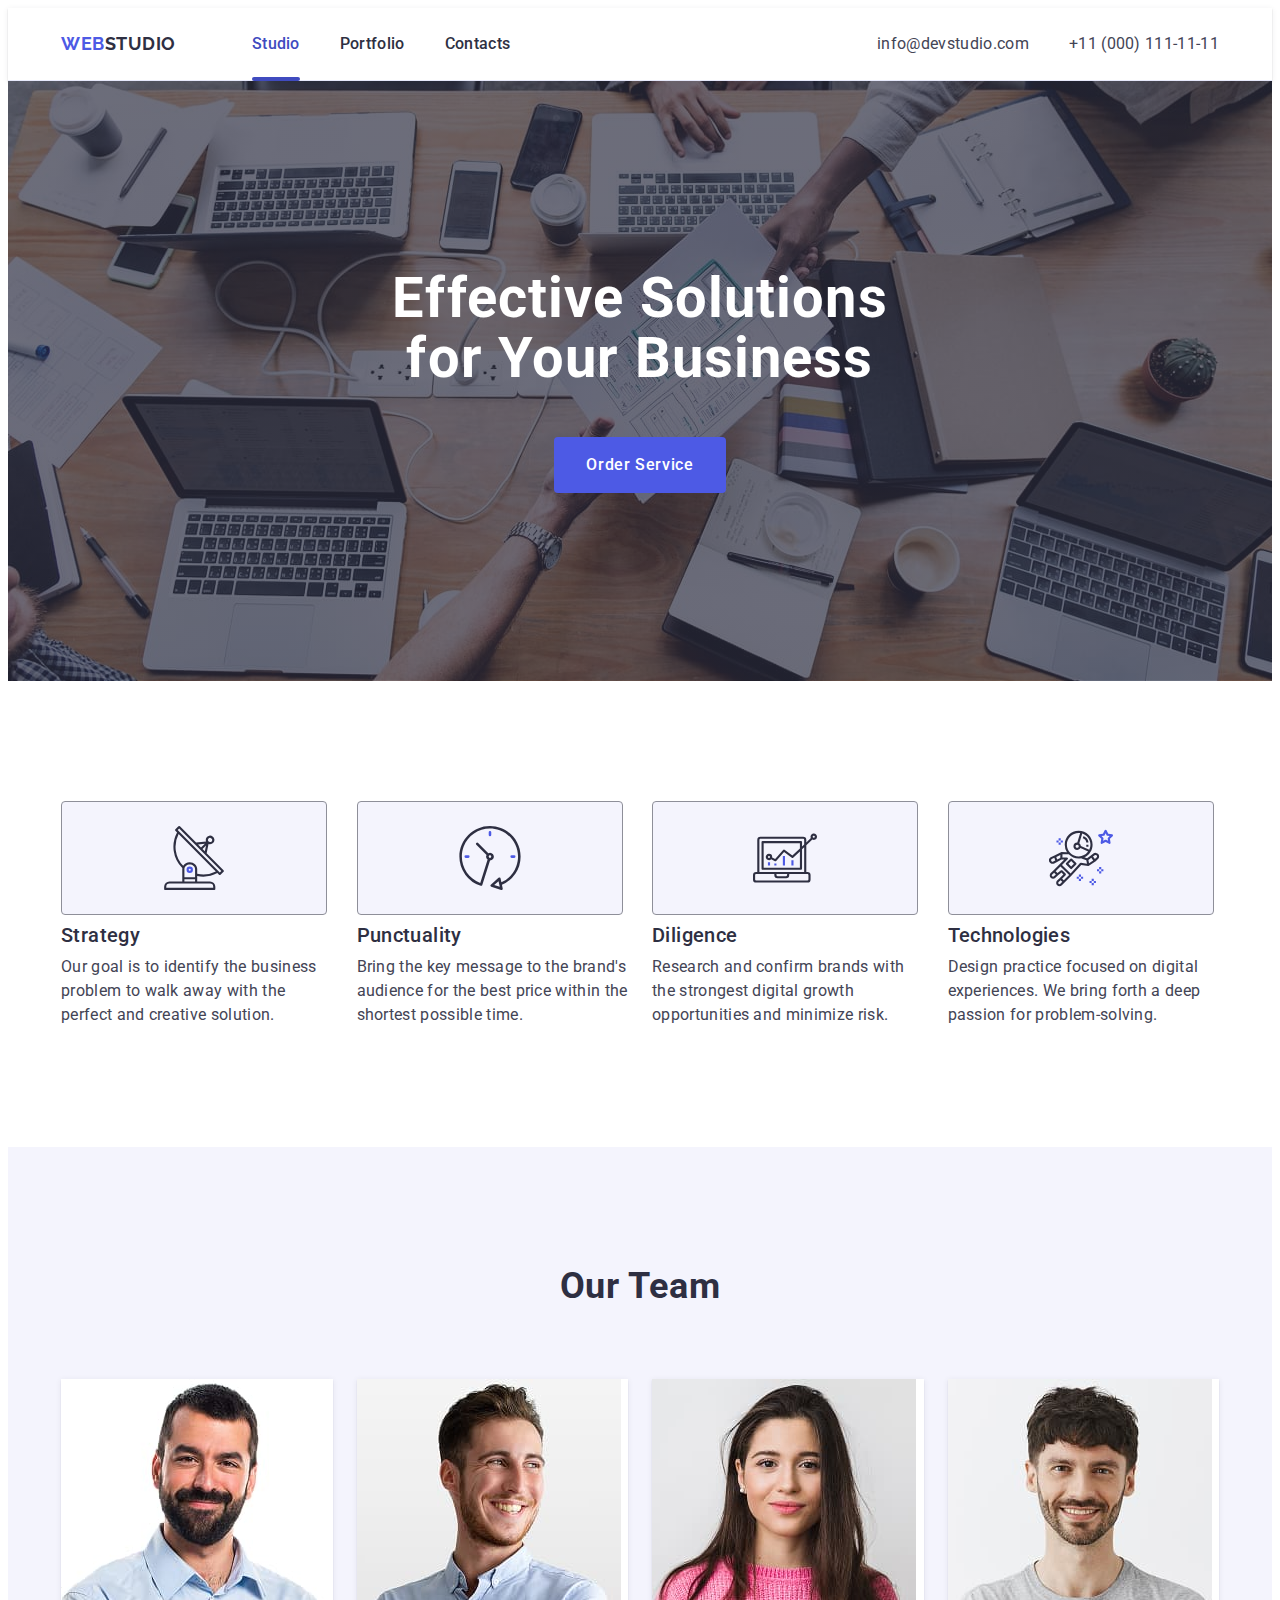
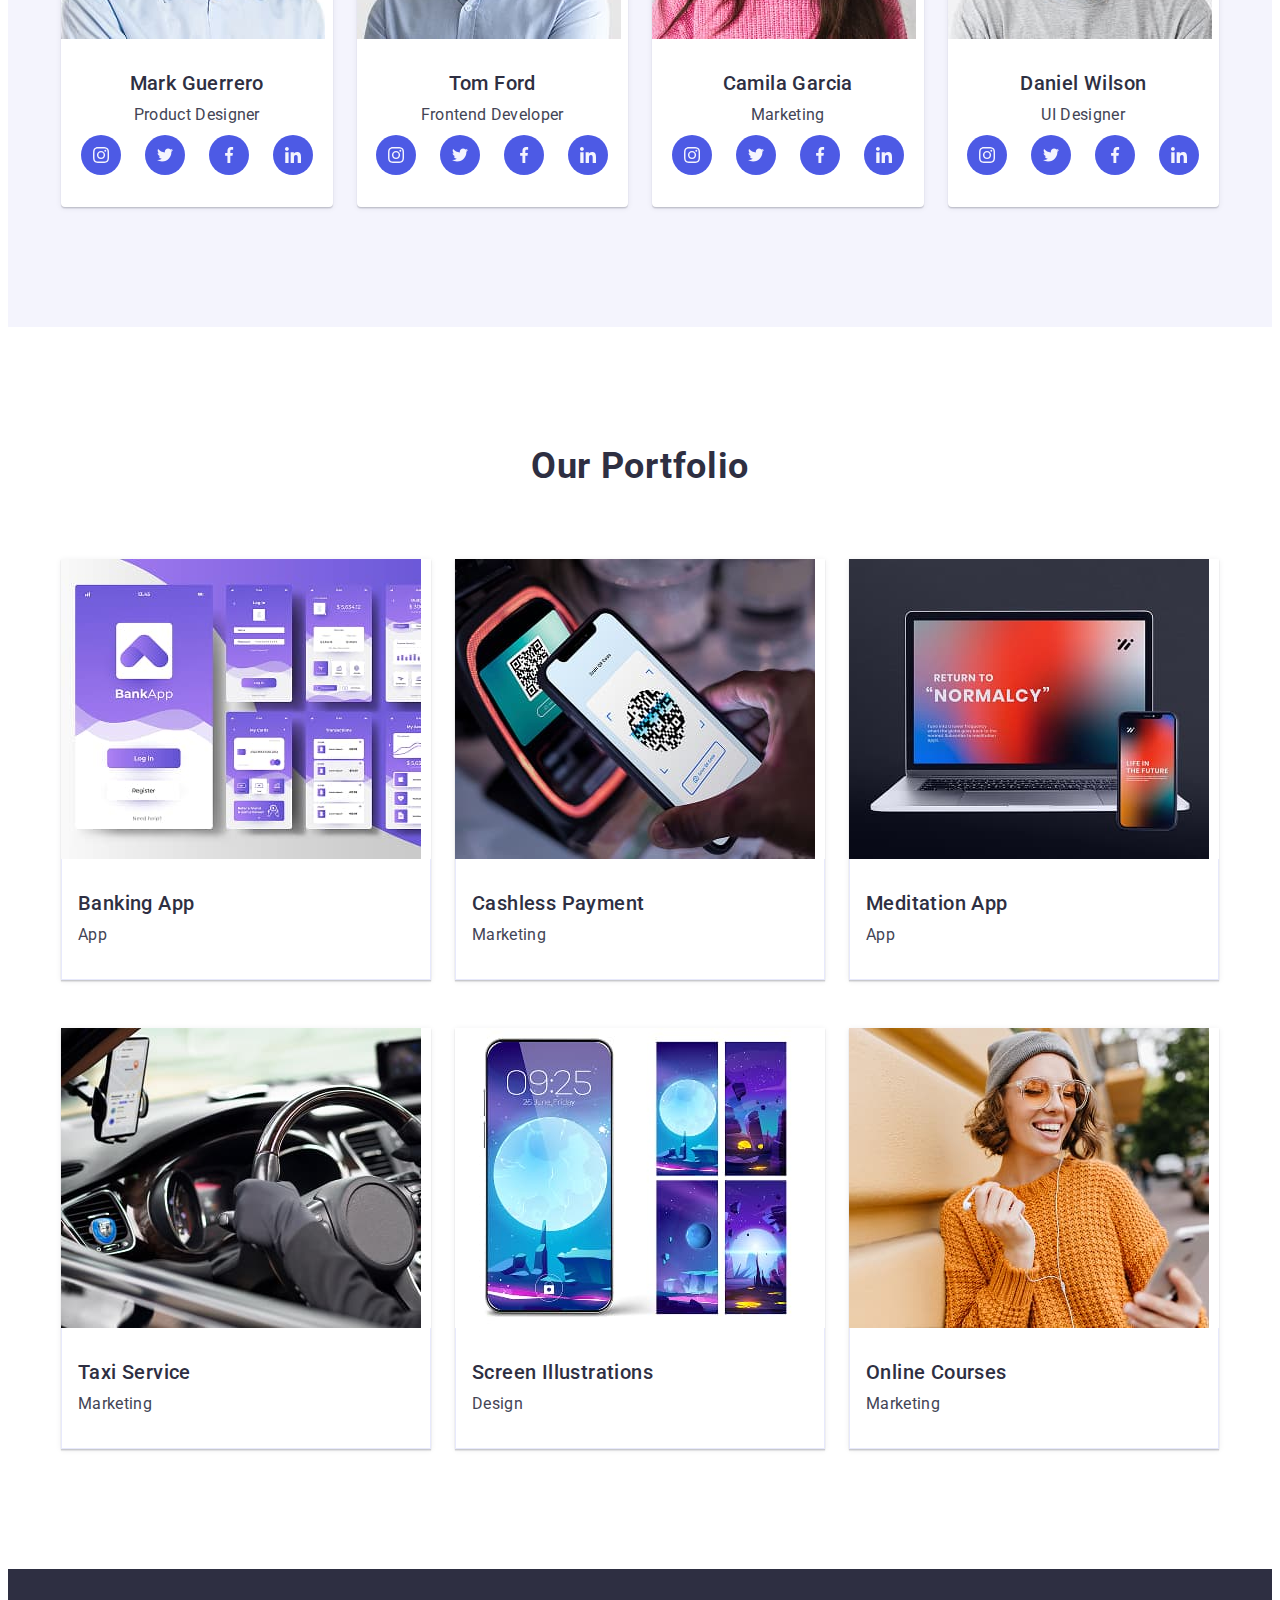
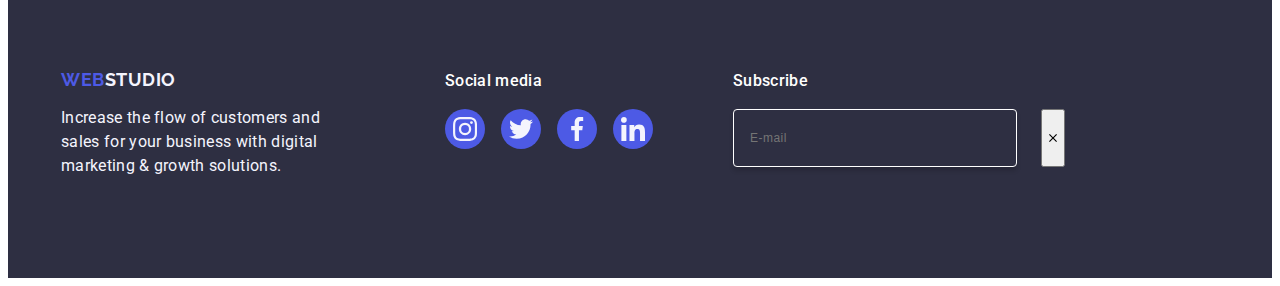
==== index.html @ 24195931 "hw5-footer-form" ====
<!DOCTYPE html>
<html lang="en">

<head>
    <meta charset="UTF-8">
    <meta name="viewport" content="width=device-width, initial-scale=1.0">
    <link rel="stylesheet" href="https://cdnjs.cloudflare.com/ajax/libs/modern-normalize/3.0.1/modern-normalize.min.css"
        integrity="sha512-q6WgHqiHlKyOqslT/lgBgodhd03Wp4BEqKeW6nNtlOY4quzyG3VoQKFrieaCeSnuVseNKRGpGeDU3qPmabCANg=="
        crossorigin="anonymous" referrerpolicy="no-referrer" />
    <link rel="preconnect" href="https://fonts.googleapis.com">
    <link rel="preconnect" href="https://fonts.gstatic.com" crossorigin>
    <link href="https://fonts.googleapis.com/css2?family=Roboto:ital,wght@0,100..900;1,100..900&display=swap"
        rel="stylesheet">
    <link rel="preconnect" href="https://fonts.googleapis.com">
    <link rel="preconnect" href="https://fonts.gstatic.com" crossorigin>
    <link href="https://fonts.googleapis.com/css2?family=Raleway:ital,wght@0,100..900;1,100..900&display=swap"
        rel="stylesheet">
    <link rel="stylesheet" href="./css/styles.css">
    <title>Web Studio</title>
</head>

<body>
    <!-- #region Header -->
    <header class="page-header">
        <div class="container header-container">
            <nav class="nav-header">
                <a class="logo header-logo" href="./index.html">Web<span class="logo-style">Studio</span></a>
                <ul class="nav-header-list">
                    <li class="nav-header-item"><a class="item-nav-link current" href="./index.html">Studio</a></li>
                    <li class="nav-header-item"><a class="item-nav-link" href="">Portfolio</a></li>
                    <li class="nav-header-item"><a class="item-nav-link" href="">Contacts</a></li>
                </ul>
            </nav>
            <!-- Contacts -->
            <address class="address">
                <ul class="address-header">
                    <li class="address-header-item">
                        <a href="mailto:info@devstudio.com" class="item-address-link">info@devstudio.com</a>
                    </li>
                    <li class="address-header-item">
                        <a href="tel:+110001111111" class="item-address-link">+11 (000)
                            111-11-11</a>
                    </li>
                </ul>
            </address>

        </div>

    </header>
    <!-- #endregion Header -->

    <main>
        <!-- #region Section 1 hero -->
        <section class="hero">
            <div class="container">
                <h1 class="hero-title ingredirnts-title">Effective Solutions for Your Business</h1>
                <button type="button" class="hero-btn">Order Service</button>
            </div>
        </section>
        <!-- #endregion Section 1 hero -->

        <!-- #region Section 2 -->
        <section class="advantages section">
            <div class="container">
                <h2 class="visually-hidden">Advantages</h2>
                <ul class="advantages-list">
                    <li class="advantages-list-item">
                        <div class="advantages-icons">

                            <svg class="advantages-svg" width="64" height="64">
                                <use href="./images/icons.svg#icon-antenna-1"></use>
                            </svg>

                        </div>
                        <h3 class="advantages-item-title">Strategy</h3>
                        <p class="advantages-item-text">Our goal is to identify the business problem to walk away
                            with
                            the perfect and creative solution.
                        </p>
                    </li>
                    <li class="advantages-list-item">
                        <div class="advantages-icons">

                            <svg class="advantages-svg" width="64" height="64">
                                <use href="./images/icons.svg#icon-clock-1"></use>
                            </svg>

                        </div>
                        <h3 class="advantages-item-title">Punctuality</h3>
                        <p class="advantages-item-text">Bring the key message to the brand's audience for the best
                            price
                            within the shortest possible
                            time.
                        </p>
                    </li>
                    <li class="advantages-list-item">
                        <div class="advantages-icons">

                            <svg class="advantages-svg" width="64" height="64">
                                <use href="./images/icons.svg#icon-diagram-1"></use>
                            </svg>

                        </div>
                        <h3 class="advantages-item-title">Diligence</h3>
                        <p class="advantages-item-text">Research and confirm brands with the strongest digital
                            growth
                            opportunities and minimize risk.
                        </p>
                    </li>
                    <li class="advantages-list-item">
                        <div class="advantages-icons">

                            <svg class="advantages-svg" width="64" height="64">
                                <use href="./images/icons.svg#icon-astronaut-1"></use>
                            </svg>

                        </div>
                        <h3 class="advantages-item-title">Technologies</h3>
                        <p class="advantages-item-text">
                            Design practice focused on digital experiences. We bring forth a deep passion for
                            problem-solving.
                        </p>
                    </li>
                </ul>
            </div>
        </section>
        <!-- #endregion Section 2 -->

        <!-- #region Section 3 Our Team -->
        <section class="our-team section">
            <div class="container">
                <h2 class="our-team-title">Our Team</h2>
                <ul class="our-team-list">
                    <li class="our-team-list-item">
                        <img class="our-team-item-img" src="./images/mark.jpg" alt="mark_guerrero" width="264">
                        <div class="name-our-team">
                            <h3 class="our-team-item-title">Mark Guerrero</h3>
                            <p class="our-team-list-item-text">Product Designer</p>
                            <ul class="social-list-list">
                                <li class="social-list-item">
                                    <a href="#" class="social-list-link">
                                        <svg class="social-svg" width="16" height="16">
                                            <use href="./images/icons.svg#icon-instagram-2"></use>
                                        </svg>
                                    </a>
                                </li>
                                <li class="social-list-item">
                                    <a href="#" class="social-list-link">
                                        <svg class="social-svg" width="16" height="16">
                                            <use href="./images/icons.svg#icon-twitter-1"></use>
                                        </svg>
                                    </a>
                                </li>
                                <li class="social-list-item">
                                    <a href="#" class="social-list-link">
                                        <svg class="social-svg" width="16" height="16">
                                            <use href="./images/icons.svg#icon-facebook-1"></use>
                                        </svg>
                                    </a>
                                </li>
                                <li class="social-list-item">
                                    <a href="#" class="social-list-link">
                                        <svg class="social-svg" width="16" height="16">
                                            <use href="./images/icons.svg#icon-linkedin-1"></use>
                                        </svg>
                                    </a>
                                </li>
                            </ul>
                        </div>
                    </li>
                    <li class="our-team-list-item">
                        <img class="our-team-item-img" src="./images/tom.jpg" alt="tom_ford" width="264">
                        <div class="name-our-team">
                            <h3 class="our-team-item-title">Tom Ford</h3>
                            <p class="our-team-list-item-text">Frontend Developer</p>
                            <ul class="social-list-list">
                                <li class="social-list-item">
                                    <a href="#" class="social-list-link">
                                        <svg class="social-svg" width="16" height="16">
                                            <use href="./images/icons.svg#icon-instagram-2"></use>
                                        </svg>
                                    </a>
                                </li>
                                <li class="social-list-item">
                                    <a href="#" class="social-list-link">
                                        <svg class="social-svg" width="16" height="16">
                                            <use href="./images/icons.svg#icon-twitter-1"></use>
                                        </svg>
                                    </a>
                                </li>
                                <li class="social-list-item">
                                    <a href="#" class="social-list-link">
                                        <svg class="social-svg" width="16" height="16">
                                            <use href="./images/icons.svg#icon-facebook-1"></use>
                                        </svg>
                                    </a>
                                </li>
                                <li class="social-list-item">
                                    <a href="#" class="social-list-link">
                                        <svg class="social-svg" width="16" height="16">
                                            <use href="./images/icons.svg#icon-linkedin-1"></use>
                                        </svg>
                                    </a>
                                </li>
                            </ul>
                        </div>
                    </li>
                    <li class="our-team-list-item">
                        <img class="our-team-item-img" src="./images/camila.jpg" alt="camila_garcia" width="264">
                        <div class="name-our-team">
                            <h3 class="our-team-item-title">Camila Garcia</h3>
                            <p class="our-team-list-item-text">Marketing</p>
                            <ul class="social-list-list">
                                <li class="social-list-item">
                                    <a href="#" class="social-list-link">
                                        <svg class="social-svg" width="16" height="16">
                                            <use href="./images/icons.svg#icon-instagram-2"></use>
                                        </svg>
                                    </a>
                                </li>
                                <li class="social-list-item">
                                    <a href="#" class="social-list-link">
                                        <svg class="social-svg" width="16" height="16">
                                            <use href="./images/icons.svg#icon-twitter-1"></use>
                                        </svg>
                                    </a>
                                </li>
                                <li class="social-list-item">
                                    <a href="#" class="social-list-link">
                                        <svg class="social-svg" width="16" height="16">
                                            <use href="./images/icons.svg#icon-facebook-1"></use>
                                        </svg>
                                    </a>
                                </li>
                                <li class="social-list-item">
                                    <a href="#" class="social-list-link">
                                        <svg class="social-svg" width="16" height="16">
                                            <use href="./images/icons.svg#icon-linkedin-1"></use>
                                        </svg>
                                    </a>
                                </li>
                            </ul>
                        </div>
                    </li>
                    <li class="our-team-list-item">
                        <img class="our-team-item-img" src="./images/daniel.jpg" alt="daniel_wilson" width="264">
                        <div class="name-our-team">
                            <h3 class="our-team-item-title">Daniel Wilson</h3>
                            <p class="our-team-list-item-text">UI Designer</p>
                            <ul class="social-list-list">
                                <li class="social-list-item">
                                    <a href="#" class="social-list-link">
                                        <svg class="social-svg" width="16" height="16">
                                            <use href="./images/icons.svg#icon-instagram-2"></use>
                                        </svg>
                                    </a>
                                </li>
                                <li class="social-list-item">
                                    <a href="#" class="social-list-link">
                                        <svg class="social-svg" width="16" height="16">
                                            <use href="./images/icons.svg#icon-twitter-1"></use>
                                        </svg>
                                    </a>
                                </li>
                                <li class="social-list-item">
                                    <a href="#" class="social-list-link">
                                        <svg class="social-svg" width="16" height="16">
                                            <use href="./images/icons.svg#icon-facebook-1"></use>
                                        </svg>
                                    </a>
                                </li>
                                <li class="social-list-item">
                                    <a href="#" class="social-list-link">
                                        <svg class="social-svg" width="16" height="16">
                                            <use href="./images/icons.svg#icon-linkedin-1"></use>
                                        </svg>
                                    </a>
                                </li>
                            </ul>
                        </div>
                    </li>
                </ul>
            </div>
        </section>
        <!-- #endregion Section 3 Our Team -->

        <!-- #region Section 4 Our Portfolio -->
        <section class="our-portfolio section">
            <div class="container">
                <h2 class="our-portfolio-title">Our Portfolio</h2>
                <ul class="our-portfolio-list">
                    <li class="our-portfolio-list-item">
                        <div class="card-blok">
                            <img class="our-portfolio-item-img" src="./images/banking.jpg" alt="Banking App"
                                width="360">

                            <p class="overlay">14 Stylish and User-Friendly App Design Concepts · Task Manager App ·
                                Calorie Tracker App · Exotic Fruit Ecommerce App · Cloud Storage App</p>
                        </div>
                        <div class="portfolio-conteiner">
                            <h3 class="our-portfolio-item-title">Banking App</h3>
                            <p class="our-portfolio-item-text">App</p>
                        </div>
                    </li>
                    <li class="our-portfolio-list-item">
                        <div class="card-blok">
                            <img class="our-portfolio-item-img" src="./images/cashless.jpg" alt="Cashless Payment"
                                width="360">

                            <p class="overlay">14 Stylish and User-Friendly App Design Concepts · Task Manager App ·
                                Calorie Tracker App · Exotic Fruit Ecommerce App · Cloud Storage App</p>
                        </div>
                        <div class="portfolio-conteiner">
                            <h3 class="our-portfolio-item-title">Cashless Payment</h3>
                            <p class="our-portfolio-item-text">Marketing</p>
                        </div>
                    </li>
                    <li class="our-portfolio-list-item">
                        <div class="card-blok">
                            <img class="our-portfolio-item-img" src="./images/meditation.jpg" alt="Meditation App"
                                width="360">

                            <p class="overlay">14 Stylish and User-Friendly App Design Concepts · Task Manager App ·
                                Calorie Tracker App · Exotic Fruit Ecommerce App · Cloud Storage App</p>
                        </div>
                        <div class="portfolio-conteiner">
                            <h3 class="our-portfolio-item-title">Meditation App</h3>
                            <p class="our-portfolio-item-text">App</p>
                        </div>
                    </li>
                    <li class="our-portfolio-list-item">
                        <div class="card-blok">
                            <img class="our-portfolio-item-img" src="./images/taxi.jpg" alt="Taxi Service" width="360">

                            <p class="overlay">14 Stylish and User-Friendly App Design Concepts · Task Manager App ·
                                Calorie Tracker App · Exotic Fruit Ecommerce App · Cloud Storage App</p>
                        </div>
                        <div class="portfolio-conteiner">
                            <h3 class="our-portfolio-item-title">Taxi Service</h3>
                            <p class="our-portfolio-item-text">Marketing</p>
                        </div>
                    </li>
                    <li class="our-portfolio-list-item">
                        <div class="card-blok">
                            <img class="our-portfolio-item-img" src="./images/screen.jpg" alt="Screen Illustrations"
                                width="360">

                            <p class="overlay">14 Stylish and User-Friendly App Design Concepts · Task Manager App ·
                                Calorie Tracker App · Exotic Fruit Ecommerce App · Cloud Storage App</p>
                        </div>
                        <div class="portfolio-conteiner">
                            <h3 class="our-portfolio-item-title">Screen Illustrations</h3>
                            <p class="our-portfolio-item-text">Design</p>
                        </div>
                    </li>
                    <li class="our-portfolio-list-item">
                        <div class="card-blok">
                            <img class="our-portfolio-item-img" src="./images/online.jpg" alt="Online Courses"
                                width="360">

                            <p class="overlay">14 Stylish and User-Friendly App Design Concepts · Task Manager App ·
                                Calorie Tracker App · Exotic Fruit Ecommerce App · Cloud Storage App</p>
                        </div>
                        <div class="portfolio-conteiner">
                            <h3 class="our-portfolio-item-title">Online Courses</h3>
                            <p class="our-portfolio-item-text">Marketing</p>
                        </div>
                    </li>
                </ul>
            </div>
        </section>
        <!-- #endregion Section 4 Our Portfolio -->

    </main>

    <!-- #region Footer -->
    <footer class="footer">
        <div class="container footer-container">
            <div class="footer-paragraf">
                <a class="footer-logo" href="./index.html">Web<span class="logo-footer-style">Studio</span></a>
                <p class="footer-text">Increase the flow of customers and sales for your business with digital
                    marketing &
                    growth solutions.</p>
            </div>
            <div class="footer-social">
                <p class="social-text">Social media</p>
                <ul class="social-list-list-footer">
                    <li class="social-item">
                        <a href="#" class="social-footer-link">
                            <svg class="social-svg" width="24" height="24">
                                <use href="./images/icons.svg#icon-instagram-2"></use>
                            </svg>
                        </a>
                    </li>
                    <li class="social-item">
                        <a href="#" class="social-footer-link">
                            <svg class="social-svg" width="24" height="24">
                                <use href="./images/icons.svg#icon-twitter-1"></use>
                            </svg>
                        </a>
                    </li>

                    <li class="social-item">
                        <a href="#" class="social-footer-link">
                            <svg class="social-svg" width="24" height="24">
                                <use href="./images/icons.svg#icon-facebook-1"></use>
                            </svg>
                        </a>
                    </li>
                    <li class="social-item">
                        <a href="#" class="social-footer-link">
                            <svg class="social-svg" width="24" height="24">
                                <use href="./images/icons.svg#icon-linkedin-1"></use>
                            </svg>
                        </a>
                    </li>
                </ul>
            </div>
            <div class="footer-subscribe">
                <p class="subscribe-text">Subscribe</p>
                <form class="footer-form">
                    <label for="" class="footer-form-label">
                    <input class="footer-form-input" required id="user-email" name="user-email"  placeholder="E-mail" 
                    type="email">
                    </label>

                    <button class="footer-btn" type="button">
                        <svg class="footer-btn-icon" width="8" height="8">
                            <use href="./images/icons.svg#icon-dagger" class="footer-btn-use"></use>
                        </svg>
                    </button>
                </form>
            </div>


        </div>
    </footer>
    <!--#endregion Footer -->

    <!-- #region Backdrop -->
    <div class="backdrop">
        <div class="modal">
            <button class="close-btn" type="button">
                <svg class="close-btn-icon" width="8" height="8">
                    <use href="./images/icons.svg#icon-dagger" class="close-btn-use"></use>
                </svg>
            </button>
            <p class="modal-text">Leave your contacts and we will call you back</p>
            <form class="modal-form">
                <div class="modal-blok">
                    <label class="modal-form-lab" for="user-name">Name</label>
                    <div class="modal-form-input-cont">
                        <input class="modal-form-input" required id="user-name" name="user-name" placeholder=" "
                            type="text">
                        <svg class="model-form-icons" width="18" height="24">
                            <use href="./images/icons.svg#icon-person"></use>
                        </svg>
                    </div>
                </div>
                <div class="modal-blok">
                    <label class="modal-form-lab" for="user-phone">Phone</label>
                    <div class="modal-form-input-cont">
                        <input class="modal-form-input" required id="user-phone" name="user-phone" placeholder=" "
                            type="tel">
                        <svg class="model-form-icons" width="18" height="24">
                            <use href="./images/icons.svg#icon-phone"></use>
                        </svg>
                    </div>
                </div>
                <div class="modal-blok">
                    <label class="modal-form-lab" for="user-email">Email</label>
                    <div class="modal-form-input-cont">
                        <input class="modal-form-input" required id="user-email" name="user-email" placeholder=" "
                            type="email">
                        <svg class="model-form-icons" width="18" height="24">
                            <use href="./images/icons.svg#icon-email"></use>
                        </svg>
                    </div>
                </div>
                <div class="modal-blok-textarea">
                    <label class="modal-form-lab" for="user-comment">Comment</label>
                    <textarea class="modal-textarea" id="user-comment" name="user-comment"
                        placeholder="Text input"></textarea>
                </div>
                <div class="modal-form-cont-checkbox">
                    <input name="user-privacy" type="checkbox" class="checkbox visually-hidden" id="user-privacy"
                        value="true">
                    <label class="label-checkbox" for="user-privacy"><span class="custom-checkbox">
                            <svg width="10" height="8">
                                <use href="./images/icons.svg#icon-check-mark"></use>
                            </svg>
                        </span>I accept the terms and conditions of the <a href="#" class="modal-label-checkbox">Privacy
                            Policy</a></label>
                </div>
                <button type="submit" class="modal-btn">Send</button>
            </form>
        </div>
    </div>
    <!-- #endregion Backdrop -->
</body>

</html>
---- css/styles.css ----
body {
    font-family: "Roboto", sans-serif;
    font-weight: 500;
    font-size: 14px;
    line-height: 1.4;
    background: #ffffff;
    color: #434455;
}

a {
    text-decoration: none;
    color: #2E2F42;
}

p, h1, h2, h3, h4, h5, h6 {
    margin: 0;
}

ul, ol {
    list-style-type: none;
    margin: 0;
    padding-left: 0;
}

button {
    cursor: pointer;
    font-family: "Roboto", sans-serif;
}
.container {
    width: 1158px;
    padding: 0 15px;
    margin: 0 auto;
}
.section {
    padding-top: 120px;
    padding-bottom: 120px;
}
/* #region header */

.page-header {
    border-bottom: 1px solid #e7e9fc; 
    box-shadow: 0px 2px 1px rgba(46, 47, 66, 0.08), 
    0px 1px 1px rgba(46, 47, 66, 0.16), 
    0px 1px 6px rgba(46, 47, 66, 0.08); 
}
.nav-header {
    display: flex;
    align-items: center;
}


.logo {
    font-family: "Raleway", sans-serif;
    font-weight: 700;
    font-size: 18px;
    line-height: 1.17;
    letter-spacing: 0.03em;
    text-transform: uppercase;
    color: #4d5ae5; 
 }
 
.header-logo {     
    margin-right: 76px;
 }

.header-container {
    display: flex;
    justify-content: space-between;
    align-items: center;    
}

.logo-style {
    display: inline-block;
    color: #2e2f42;
    padding-top: 24px;
    padding-bottom: 24px;
}
.nav-header-list {
    display: flex;
    gap: 40px;
}
.nav-header-item {
}
.item-nav-link {
    display: inline-block;
    padding: 24px 0;
    font-weight: 500;
    font-size: 16px;
    line-height: 1.50;
    letter-spacing: 0.02em; 
    transition: color 250ms cubic-bezier(0.4, 0, 0.2, 1);  
}

.item-nav-link:hover, 
.item-nav-link:focus {color: #404BBF;
}

.current {
    color: #404bbf;
    position:relative;
}

.current::after {
    content: "";
    position: absolute;
    left: 0;
    bottom: -1px;
    width: 100%;
    height: 4px;
    border-radius: 2px;
    background-color: #404bbf;
}
.address {
    font-style: normal;
}
.address-header{
    display: flex;
    align-items: center;
    gap: 40px;
    padding-top: 24px;
    padding-bottom: 24px;    
}

.address-header-item {
    margin-left: auto; 
    
}

.item-address-link {
    position: relative;
    font-style: normal;
    font-weight: 400;
    font-size: 16px;
    line-height: 1.5;
    letter-spacing: 0.02em;
    color: #434455;
    transition: color 250ms cubic-bezier(0.4, 0, 0.2, 1);  
}
.item-address-link:hover, 
.item-address-link:focus {
    color: #404BBF;
}




/* #endregion header */

/* #region hero */
.hero {
    max-width: 1440px;
    margin: 0 auto;
    background-color: #2e2f42;
    padding: 188px 0;
    background-image: linear-gradient(rgba(46, 47, 66, 0.7), 
    rgba(46, 47, 66, 0.7)), url(../images/people-office.jpg);
    background-repeat: no-repeat;
    background-position: center;
    background-size: cover;
  
   
}

.hero-content{}

.hero-title {
    font-weight: 700;
    font-size: 56px;
    line-height: 1.07;
    letter-spacing: 0.02em;
    text-align: center;
    color: #fff;
}

.ingredirnts-title{
    max-width: 496px;
    margin: 0 auto;
    margin-bottom: 48px;
}
.hero-btn {
    display: block;
    border: none;
    transition: background-color 250ms cubic-bezier(0.4, 0, 0.2, 1);
    min-width: 169px;
    height: 56px;
    margin: 48px auto 0;
    font-weight: 500;
    font-size: 16px;
    line-height: 1.5;
    letter-spacing: 0.04em;
    color: #fff;
    background-color: #4d5ae5;
    padding: 16px 32px;
    border-radius: 4px;
       
}
.hero-btn:hover,
.hero-btn:focus {
    background-color: #404bbf;
}
/* #endregion hero */

/* #region advantages */
.advantages {
    background-color: #fff;
}


.visually-hidden {
    position: absolute;
    width: 1px;
    height: 1px;
    margin: -1px;
    border: 0;
    padding: 0;
    white-space: nowrap;
    clip-path: inset(100%);
    clip: rect(0 0 0 0);
    overflow: hidden;
}
.advantages-title {
    font-weight: 700;
    font-size: 36px;
    line-height: 1.1;
    letter-spacing: 0.02em;
    text-align: center;
    color: #2e2f42;
}
.advantages-list {
    display: flex;
    gap: 24px;
   
}
.advantages-list-item {
    width: calc((100% - 24px * 3) / 4);
}

.advantages-icons {
    display: flex;
    align-items: center;
    justify-content: center;
    border: 1px solid;
    border-radius: 4px;
    width: 264px;
    height: 112px;
    border-color: #8e8f99;
    background-color: #f4f4fd;
    margin-bottom: 8px;
    

}

.advantages-svg {}
.advantages-item-title {
    font-weight: 500;
    font-size: 20px;
    line-height: 1.2;
    letter-spacing: 0.02em;
    color: #2e2f42;
    margin-bottom: 8px; 
}
.advantages-item-text {
    font-weight: 400;
    font-size: 16px;
    line-height: 1.5;
    letter-spacing: 0.02em;
    color: #434455;
    
}
/* #endregion advantages */

/* #region our team */
.our-team {
    background-color: #f4f4fd; 
}
.our-team-title {
    
    text-transform: capitalize;
    font-weight: 700;
    font-size: 36px;
    line-height: 1.11;
    letter-spacing: 0.02em;
    text-align: center;
    color: #2e2f42;  
    margin-bottom: 72px;
}

.our-team-list {
    display: flex;    
    gap: 24px;
}
.our-team-list-item {
    background-color: #FFFFFF;
    width: calc((100% - 24px * 3) / 4);
    border-radius: 0px 0px 4px 4px;
    box-shadow: 0px 2px 1px rgba(46, 47, 66, 0.08), 
    0px 1px 1px rgba(46, 47, 66, 0.16), 
    0px 1px 6px rgba(46, 47, 66, 0.08); 
}
.our-team-item-img {
    display: block;
    }
.name-our-team{
    padding: 32px 0;
}
.our-team-item-title {
    font-weight: 500;
    font-size: 20px;
    line-height: 1.2;
    letter-spacing: 0.02em;
    text-align: center;
    color: #2e2f42;
    margin-bottom: 8px;
}
.our-team-list-item-text {
    font-weight: 400;
    font-size: 16px;
    line-height: 1.5;
    letter-spacing: 0.02em;
    text-align: center;
    color: #434455;
   
}
.social-list-list{
    display: flex;
    align-items: center;
    justify-content: center;
    gap: 24px; 
    margin: 0 auto;  
    margin-top: 8px;
    transition: color 250ms cubic-bezier(0.4, 0, 0.2, 1);
}
.social-list-link {
    display: flex;
    align-items: center;
    justify-content: center;
    width: 40px;
    height: 40px;
    border-radius: 50%;
    background-color: #4d5ae5;
    fill: #f4f4fd;
    transition: background-color 250ms cubic-bezier(0.4, 0, 0.2, 1);
}

.social-svg {
}
.social-list-link:hover,
.social-list-link:focus{
    background-color: #404bbf;
}
    



/* #endregion our team */

/* #region our portfolio */
.our-portfolio {
    background-color: #fff;
}
.portfolio-conteiner {
    padding: 32px 16px;
    border: 1px solid #e7e9fc;
    border-top: none;
}
.our-portfolio-title {
    
    margin-bottom: 72px;
    text-transform: capitalize;
    font-weight: 700;
    font-size: 36px;
    line-height: 1.11;
    letter-spacing: 0.02em;
    text-align: center;
    color: #2e2f42;
    
}
.our-portfolio-list {
    display: flex;
    flex-wrap: wrap;
    margin: 0 auto;
    column-gap: 24px;
    row-gap: 48px;
    
    
}
.our-portfolio-list-item {    
    background-color: #FFFFFF;
    width: calc((100% - 24px * 2) / 3);
    transition: box-shadow 250ms cubic-bezier(0.4, 0, 0.2, 1);
}   
.our-portfolio-list-item:hover,
.our-portfolio-list-item {box-shadow: 0px 1px 6px rgba(46, 47, 66, 0.08), 
    0px 1px 1px rgba(46, 47, 66, 0.16), 
    0px 2px 1px rgba(46, 47, 66, 0.08);
}

.our-portfolio-item-img {
    display: block;        
}

.card-blok {
    position: relative;
    overflow: hidden;
}

.overlay {
    position: absolute;
    padding: 40px 32px;
    transition: transform 250ms cubic-bezier(0.4, 0, 0.2, 1);
    top: 0;
    left: 0;
    width: 100%;
    height: 100%;
    font-weight: 400;
    font-size: 16px;
    line-height: 150%;
    letter-spacing: 0.02em;    
    transform: translateY(100%);
    background-color: #4d5ae5;
    color: #f4f4fd;
    
}

.card-blok:hover .overlay {
    opacity: 1;
    transform: translateY(0);
    transition: transform 250ms cubic-bezier(0.4, 0, 0.2, 1), opacity 250ms cubic-bezier(0.4, 0, 0.2, 1);
}

.our-portfolio-item-title {
    margin-bottom: 8px;
    font-weight: 500;
    font-size: 20px;
    line-height: 1.2;
    letter-spacing: 0.02em;
    color: #2e2f42;
}
.our-portfolio-item-text {
    font-weight: 400;
    font-size: 16px;
    line-height: 1.5;
    letter-spacing: 0.02em;
    color: #434455;
}


/* #endregion our portfolio */

/* #region footer */
.footer {
    background-color: #2e2f42;
    padding-top: 100px;
    padding-bottom: 100px;
}

.footer-container {
    display: flex;
    align-items: baseline;
}

.footer-logo {
    display: inline-block;
    font-family: "Raleway", sans-serif;
    font-weight: 700;
    font-size: 18px;
    line-height: 1.17;
    letter-spacing: 0.03em;
    text-transform: uppercase;
    color: #4D5AE5; 
    margin-bottom: 16px;
    max-width: 264px;
    
}

.logo-footer-style {
    color: #f4f4fd;
}

.footer-list {
    display: flex;
    
}
.footer-item {}

.footer-text {
    font-weight: 400;
    font-size: 16px;
    line-height: 1.5;
    letter-spacing: 0.02em;
    color: #f4f4fd;
    
    width: 264px;   
}
.social-text {
    font-weight: 500;
    font-size: 16px;
    line-height: 1.5;
    letter-spacing: 0.02em;
    color: #FFFFFF;
    margin-bottom: 16px;
}
.footer-paragraf {
    margin-right: 120px;
}
.social-footer-link {
    display: flex;
    align-items: center;
    justify-content: center;
    width: 40px;
    height: 40px;
    border-radius: 50%;
    background-color: #4d5ae5;
    fill: #f4f4fd;
    transition: background-color 250ms 
    cubic-bezier(0.4, 0, 0.2, 1);
}

.social-list-list-footer {
    display: flex;
    align-items: center;
    justify-content: center;
    gap: 16px; 
    margin: 0 auto;  
    margin-top: 8px;
    transition: color 250ms cubic-bezier(0.4, 0, 0.2, 1);
}
.social-footer-link:hover,
.social-footer-link:focus {
    background-color: #31d0aa;
}

.footer-subscribe{
    margin-left: 80px;
}

.subscribe-text{
    font-weight: 500;
    font-size: 16px;
    
    /* line-height: 24px; */ 
    line-height: 1.5;
    letter-spacing: 0.02em;
    color: #fff;
    margin-bottom: 16px;
}

.footer-form{
    display: flex;
    gap: 24px;   
}
.footer-form-label{}

.footer-form-input{
    border: 1px solid #fff;
    border-radius: 4px;
    width: 264px;
    height: 40px; 
    box-shadow: 0 4px 4px 0 rgba(0, 0, 0, 0.15);
    font-weight: 400;
    font-size: 12px;
    background-color: transparent;
    line-height: 2;
    letter-spacing: 0.04em;
    color: #fff;     
    padding-top: 8px;
    padding-bottom: 8px;
    padding-left: 16px;
}
    


/* #endregion footer */

/* #region backdrop */
.backdrop {
    position: fixed;
    top: 0;
    left: 0;
    width: 100%;
    height: 100%;
    background-color: rgba(46, 47, 66, 0.4);
    z-index: 9999999;
    visibility: hidden;
    opacity: 0;
    pointer-events: none;    
    transition: opacity 250ms cubic-bezier(0.4, 0, 0.2, 1), visibility 250ms cubic-bezier(0.4, 0, 0.2, 1);
}


.is-open{
    visibility: visible;
    opacity: 1;
    pointer-events: auto;
    transition: transform 250ms cubic-bezier(0.4, 0, 0.2, 1);
}

.modal {
    border-radius: 4px;
    min-height: 584px;
    width: 408px;
    background-color: #fcfcfc;
    padding: 72px 24px 24px;
    position: absolute;
    top: 50%;
    left: 50%;
    box-shadow: 0px 1px 1px rgba(0, 0, 0, 0.14), 
    0px 1px 3px rgba(0, 0, 0, 0.12), 
    0px 2px 1px rgba(0, 0, 0, 0.2);
    transform: translate(-50%, -50%);
    transition: opacity 250ms cubic-bezier(0.4, 0, 0.2, 1), visibility 250ms cubic-bezier(0.4, 0, 0.2, 1); 
}
/* #region Batton */
.close-btn {
    display: flex;
    align-items: center;
    justify-content: center;
    position: absolute;
    top: 24px;
    right: 24px;
    width: 24px;
    height: 24px;
    padding: 0;
    border: 0;
    line-height: 0;
    fill: #2e2f42;
    transition: fill 250ms cubic-bezier(0.4, 0, 0.2, 1);
    background-color: transparent;
    border-radius: 50%;
    background-color: #e7e9fc;
    border: 1px solid rgba(0, 0, 0, 0.1);
    transition: background-color 250ms cubic-bezier(0.4, 0, 0.2, 1), 
    border 250ms cubic-bezier(0.4, 0, 0.2, 1);
}

.close-btn:focus,
.close-btn:hover {
    background-color: #404bbf;
    transition: background-color 250ms cubic-bezier(0.4, 0, 0.2, 1);
    transition: fill 250ms cubic-bezier(0.4, 0, 0.2, 1);
    fill: #fff;
    border: none;
}
.close-btn-icon {
    transition: fill 250ms cubic-bezier(0.4, 0, 0.2, 1); 
    
}

.close-btn-icon:focus,
.close-btn-icon:hover {
    border: none;
    fill: #fff;
    transition: fill 250ms cubic-bezier(0.4, 0, 0.2, 1);
}

.close-btn-use {
    width: 8px;
    height: 8px;
    display: flex;
    justify-content: center;
    align-items: center;
}

/* #endregion Batton */

/* #region form */
.modal-text{
    font-weight: 500;
    font-size: 16px;
    line-height: 1.5;
    letter-spacing: 0.02em;
    text-align: center;
    color: #2e2f42;
    margin-bottom: 16px;
}

.modal-form {
}

.modal-blok {
    margin-bottom: 8px;
}

.modal-form-lab {
    display: block;
    font-weight: 400;
    font-size: 12px;    
    /* line-height: 14px; */ 
    line-height: 1.17;
    letter-spacing: 0.04em;
    color: #8e8f99;
    margin-bottom: 4px;
    
}

.modal-form-cont-checkbox {
    /* margin-bottom: 24px; */
}

.modal-form-input-cont {
    position: relative;
}
.modal-form-input {
    border: 1px solid rgba(46, 47, 66, 0.4);
    border-radius: 4px;
    width: 100%;
    height: 40px;
    padding-left: 38px;
    outline: transparent;
    background-color: transparent;
    transition: border-color 250ms cubic-bezier(0.4, 0, 0.2, 1);
}

.modal-form-input:focus {
    border: 1px solid #4d5ae5;
}

.modal-form-input::placeholder{
    font-weight: 400;
    font-size: 12px;
    margin-left: 38px;
    
    /* line-height: 14px; */ 
    line-height: 1.16667;
    letter-spacing: 0.04em;
    color: rgba(46, 47, 66, 0.4);
}

.model-form-icons {    
    position: absolute;
    top: 50%;
    left: 16px;
    transform: translateY(-50%);
    fill: transparent;
    transition: fill 250ms cubic-bezier(0.4, 0, 0.2, 1);
    fill: #2e2f42;
}

.modal-form-input:focus + .model-form-icons {
    fill: #4d5ae5;
}


.modal-blok-textarea{
    margin-bottom: 16px;
}
.modal-textarea{
    font-size: 12px; 
    line-height: 1.17;
    letter-spacing: 0.04em;
    color: rgba(46, 47, 66, 0.4);
    border: 1px solid rgba(46, 47, 66, 0.4);
    border-radius: 4px;
    width: 360px;
    height: 120px;    
    outline: transparent;
    background-color: transparent;
    padding: 8px 16px;
    resize: none;
    transition: border-color 250ms cubic-bezier(0.4, 0, 0.2, 1);

}

.modal-textarea:focus {
    border: 1px solid #4d5ae5;
}

.modal-form-cont-checkbox{
    margin-bottom: 24px;
}

.custom-checkbox{
    border-radius: 2px;
    border: 1px solid rgba(46, 47, 66, 0.4);
    width: 16px;
    height: 16px;
    display: inline-flex;
    justify-content: center;
    align-items: center;
    margin-right: 8px;
    fill: transparent;
    transition: background-color 250ms cubic-bezier(0.4, 0, 0.2, 1), 
    border 250ms cubic-bezier(0.4, 0, 0.2, 1), 
    fill 250ms cubic-bezier(0.4, 0, 0.2, 1);
}

.checkbox:checked + .label-checkbox .custom-checkbox{
    background-color: #404bbf;
    border: 1px solid #404bbf;
    fill: #f4f4fd;
    border: none;
}

.checkbox{}

.modal-label-checkbox{}

.label-checkbox{
    cursor: pointer;
    font-weight: 400;
font-size: 12px;

/* line-height: 14px; */ 
line-height: 1.17;
letter-spacing: 0.04em;
color: #8e8f99;
}

.label-checkbox a {
    text-decoration: underline;
    color: #4d5ae5;
}

.modal-btn {
    display: block;
    border: none;
    transition: background-color 250ms cubic-bezier(0.4, 0, 0.2, 1);
    min-width: 169px;
    height: 56px;
    margin: 24px auto 24px;
    font-weight: 500;
    font-size: 16px;
    line-height: 1.5;
    letter-spacing: 0.04em;
    color: #fff;
    background-color: #4d5ae5;
    padding: 16px 32px;
    border-radius: 4px;
}

.modal-btn:hover,
.modal-btn:focus {
    background-color: #404bbf;
}
/* #endregion form */

/* #endregion backdrop */
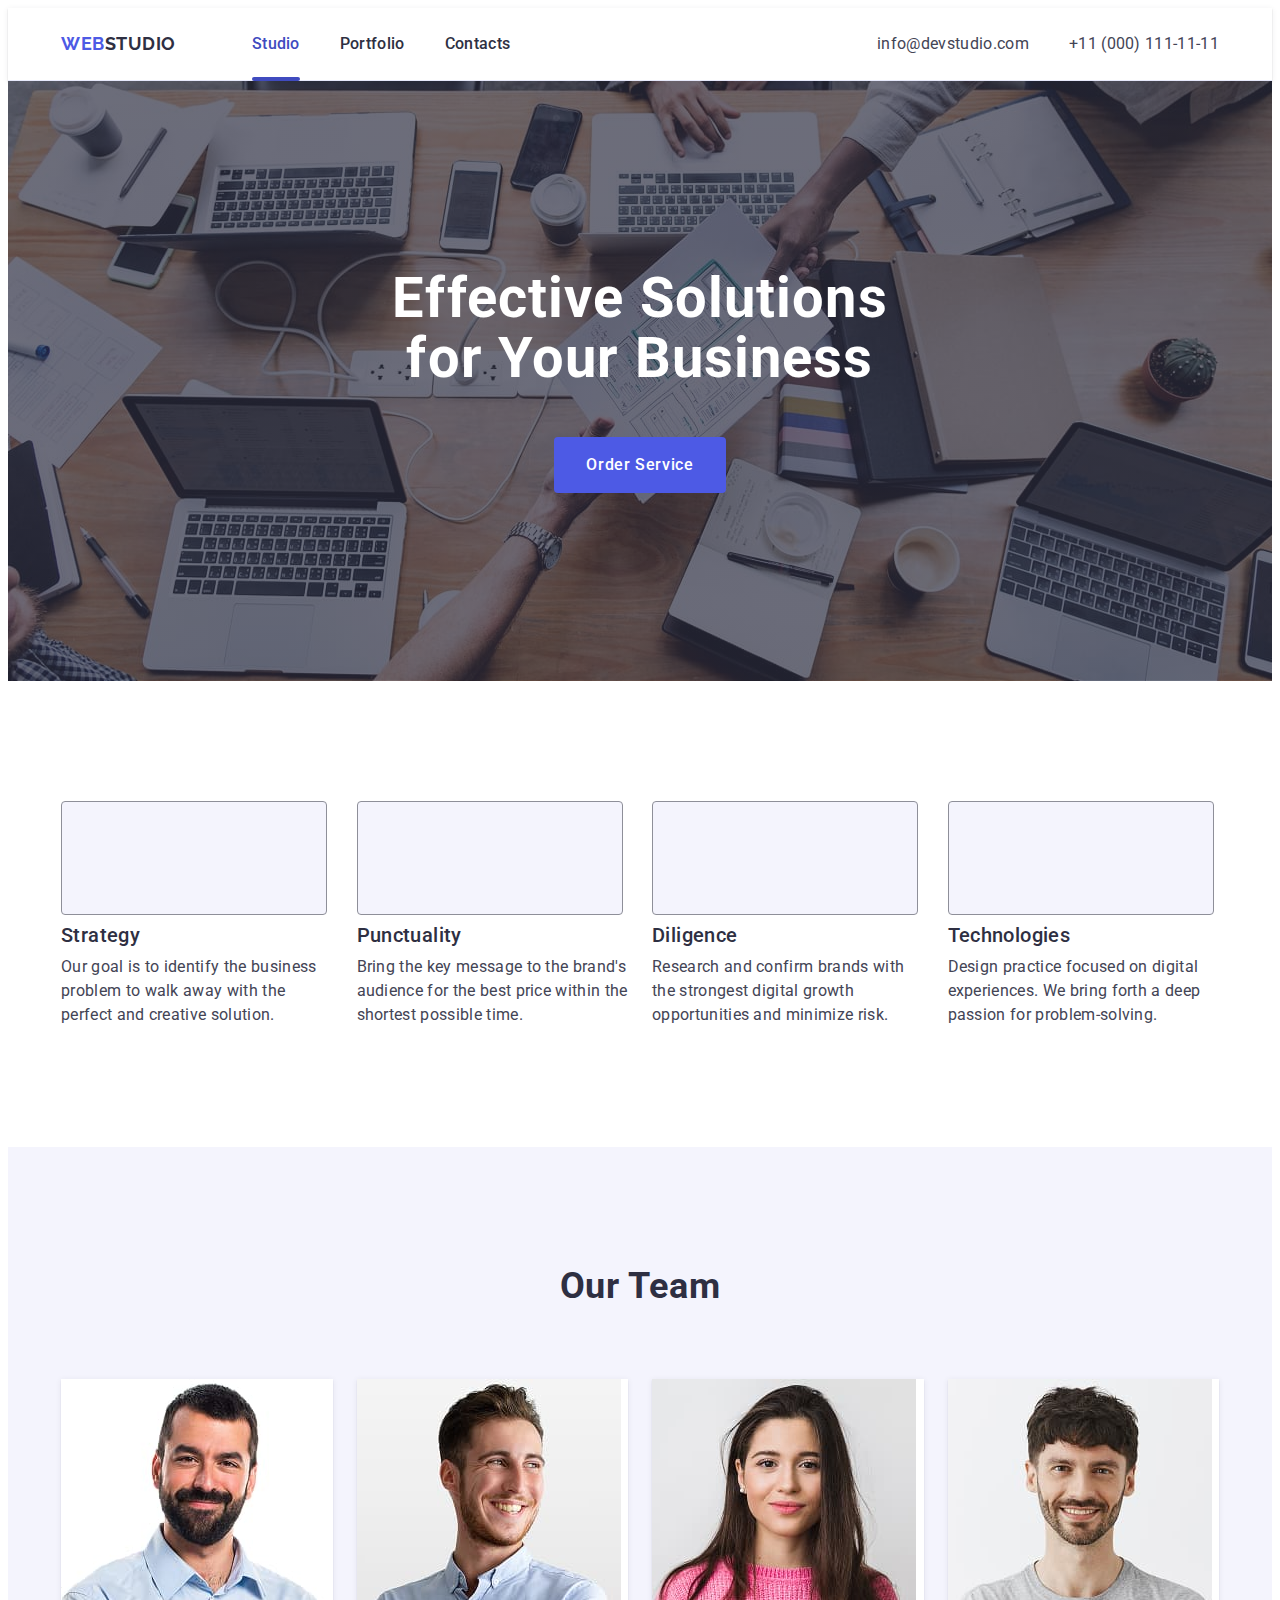
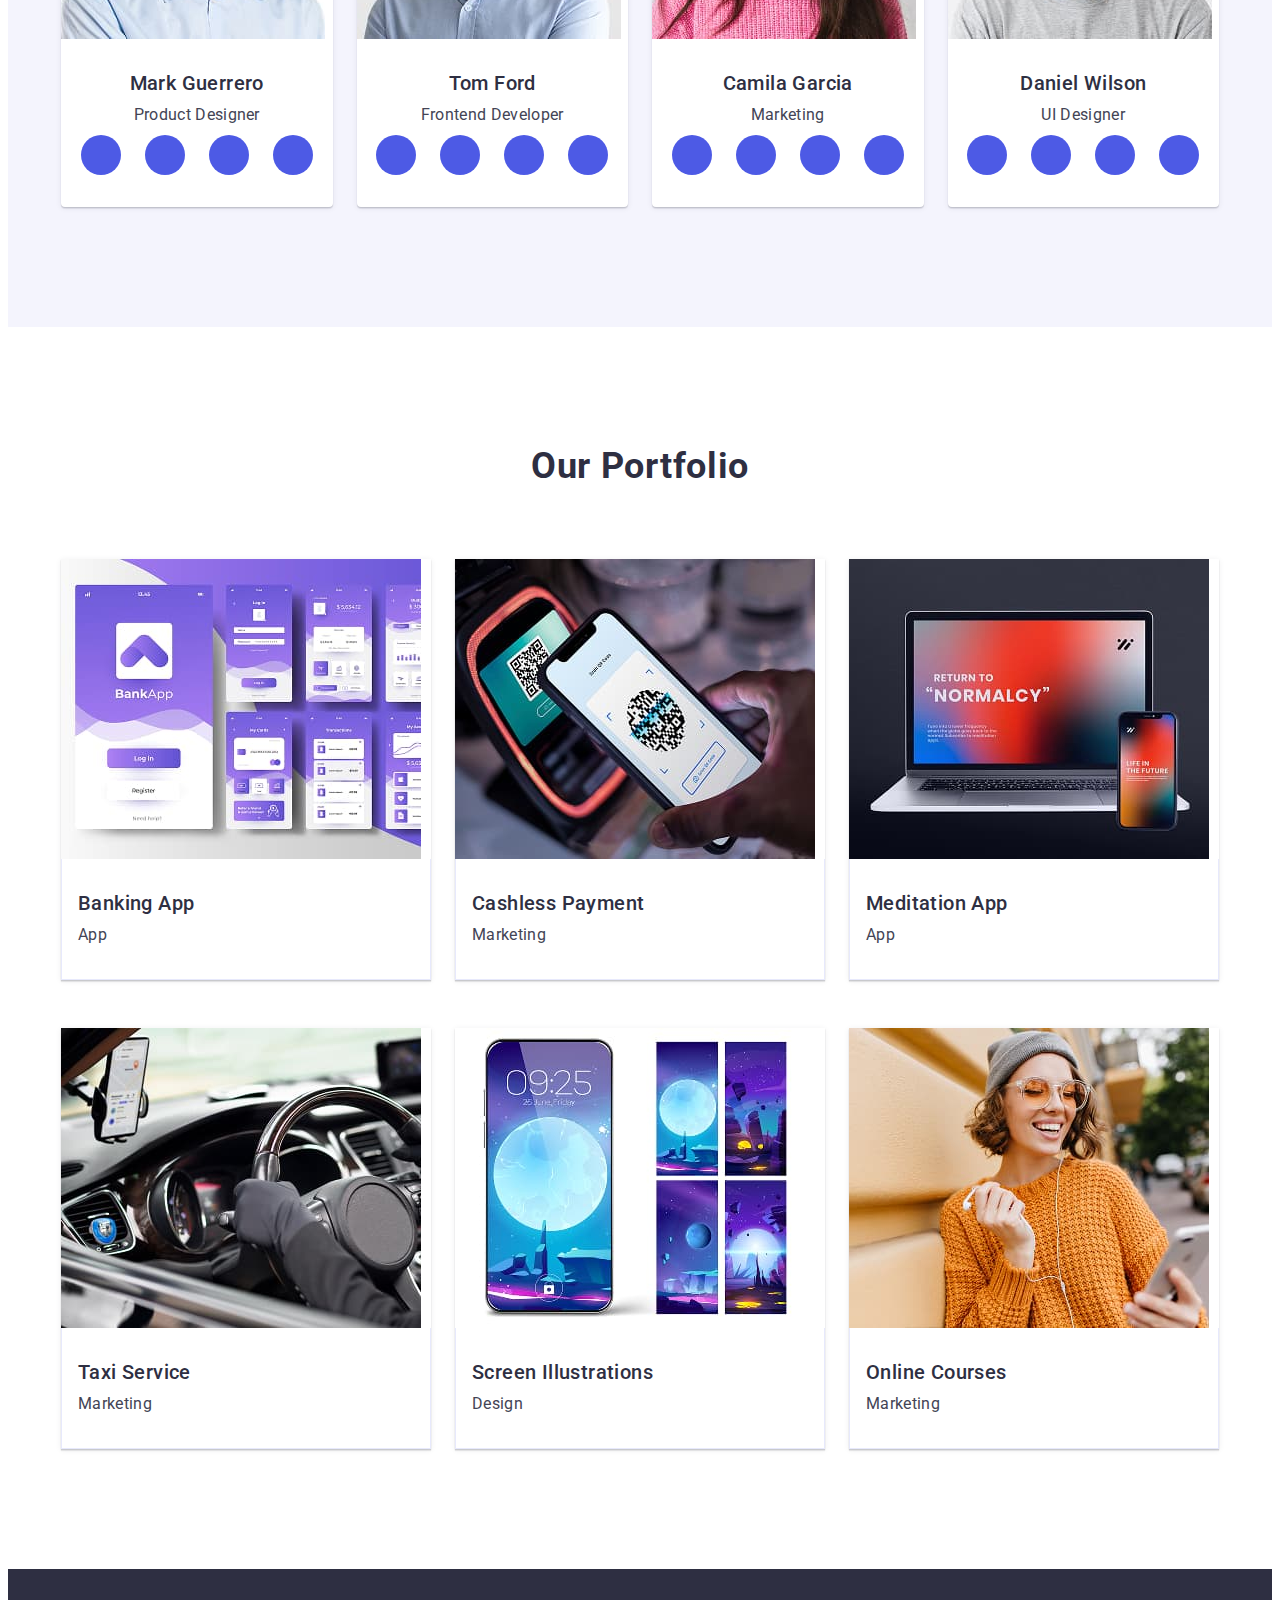
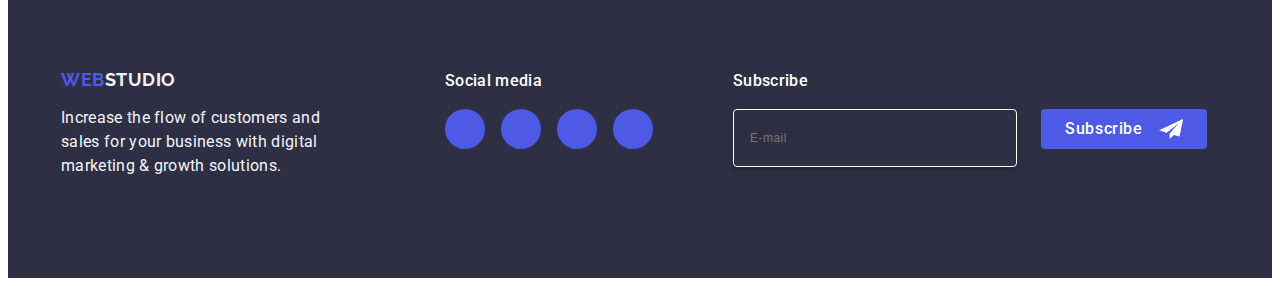
==== commit 8319d699: "hw5-fotter-btn" ====
--- a/index.html
+++ b/index.html
@@ -424,9 +424,9 @@
                     type="email">
                     </label>
 
-                    <button class="footer-btn" type="button">
-                        <svg class="footer-btn-icon" width="8" height="8">
-                            <use href="./images/icons.svg#icon-dagger" class="footer-btn-use"></use>
+                    <button class="footer-btn" type="submit">Subscribe
+                        <svg class="footer-btn-icon" width="24" height="24">
+                            <use href="./images/icons.svg#icon-Frame-3" class="footer-btn-use"></use>
                         </svg>
                     </button>
                 </form>
--- a/css/styles.css
+++ b/css/styles.css
@@ -567,7 +567,40 @@
     padding-bottom: 8px;
     padding-left: 16px;
 }
-    
+
+.footer-btn{
+    display: flex;
+    justify-content: center;
+    align-items: center;
+    border-radius: 4px;
+    border: none;
+    padding: 8px 24px;
+    min-width: 165px;
+    height: 40px; 
+    background: #4d5ae5;
+    font-weight: 500;
+    font-size: 16px;
+    line-height: 1.5;
+    letter-spacing: 0.04em;
+    text-align: center;
+    color: #fff;   
+}
+
+.footer-btn-icon{
+    margin-left: 16px;
+    fill: #fff;
+}
+
+.footer-btn-use{
+   
+    display: flex;
+    justify-content: center;
+    align-items: center;
+}
+    
+
+
+
 
 
 /* #endregion footer */
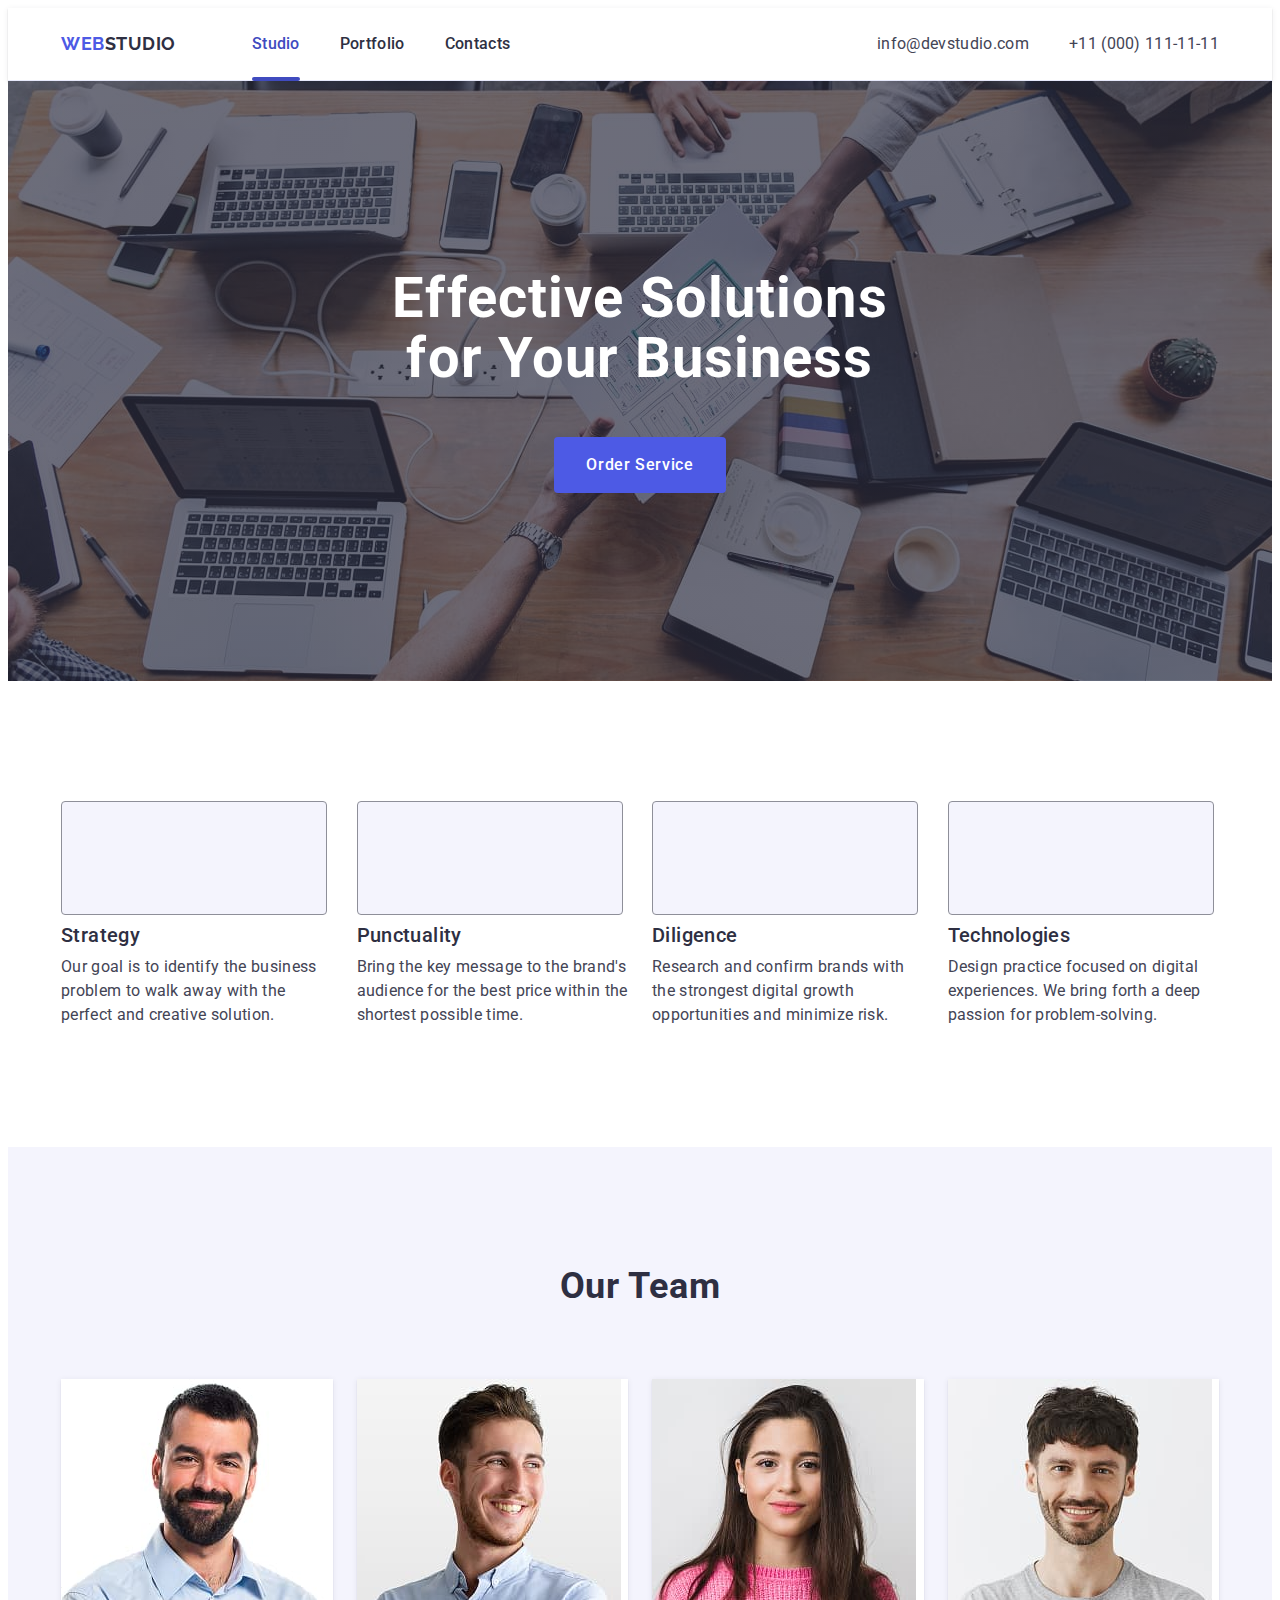
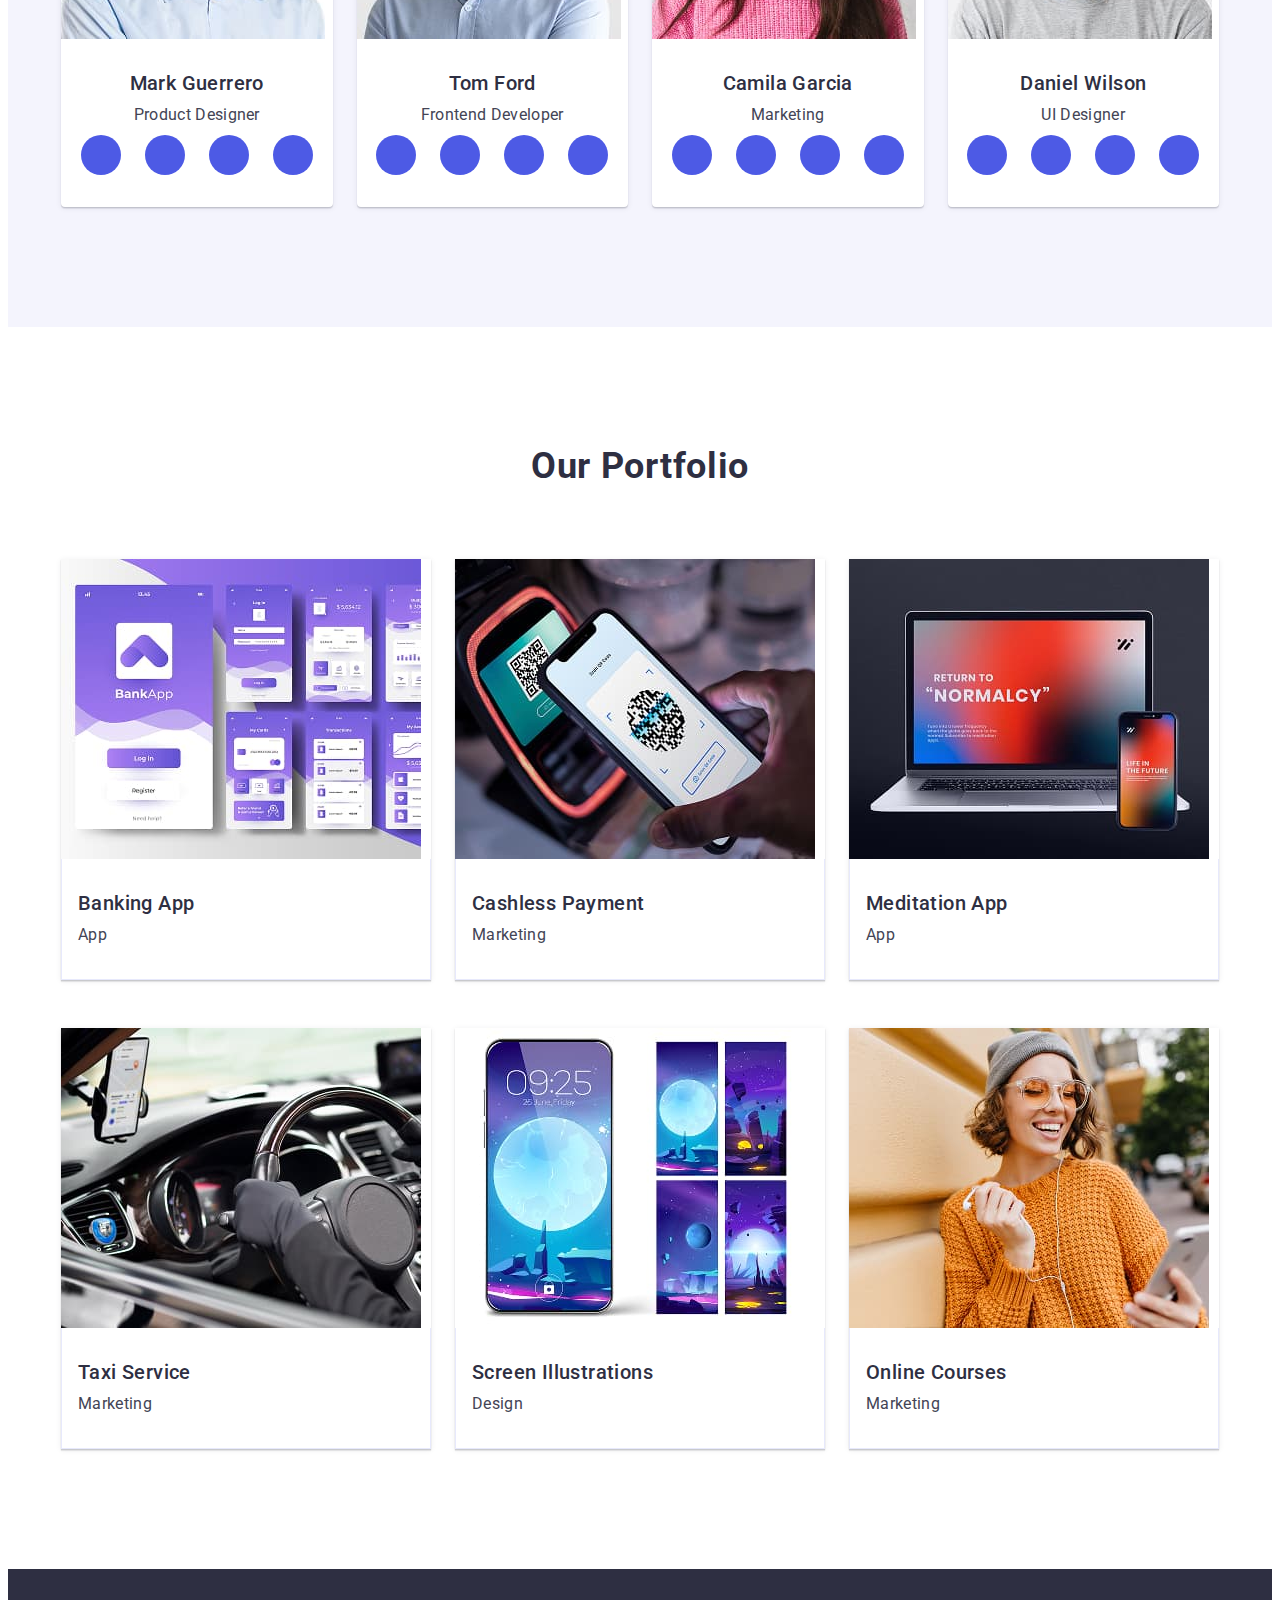
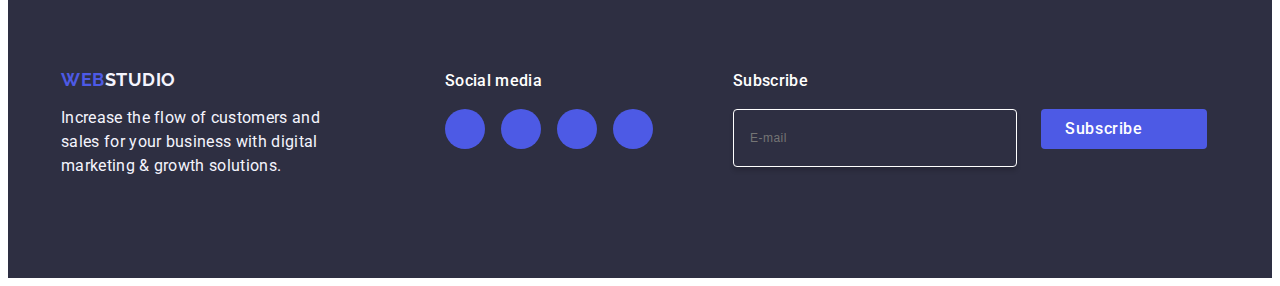
==== commit 6ead00f2: "hw5-error5" ====
--- a/index.html
+++ b/index.html
@@ -419,14 +419,14 @@
             <div class="footer-subscribe">
                 <p class="subscribe-text">Subscribe</p>
                 <form class="footer-form">
-                    <label for="" class="footer-form-label">
+                    <label for="user-email" class="footer-form-label">
                     <input class="footer-form-input" required id="user-email" name="user-email"  placeholder="E-mail" 
                     type="email">
                     </label>
 
                     <button class="footer-btn" type="submit">Subscribe
                         <svg class="footer-btn-icon" width="24" height="24">
-                            <use href="./images/icons.svg#icon-Frame-3" class="footer-btn-use"></use>
+                            <use href="./images/icons.svg#icon-icon-send" class="footer-btn-use"></use>
                         </svg>
                     </button>
                 </form>
@@ -468,9 +468,9 @@
                     </div>
                 </div>
                 <div class="modal-blok">
-                    <label class="modal-form-lab" for="user-email">Email</label>
+                    <label class="modal-form-lab" for="user-email2">Email</label>
                     <div class="modal-form-input-cont">
-                        <input class="modal-form-input" required id="user-email" name="user-email" placeholder=" "
+                        <input class="modal-form-input" required id="user-email2" name="user-email2" placeholder=" "
                             type="email">
                         <svg class="model-form-icons" width="18" height="24">
                             <use href="./images/icons.svg#icon-email"></use>
--- a/css/styles.css
+++ b/css/styles.css
@@ -621,13 +621,27 @@
 }
 
 
-.is-open{
+/* .is-open{
     visibility: visible;
     opacity: 1;
     pointer-events: auto;
     transition: transform 250ms cubic-bezier(0.4, 0, 0.2, 1);
-}
-
+} */
+
+
+.backdrop {
+    /* any styles */
+    opacity: 0;
+    visibility: hidden;
+    pointer-events: none;
+  }
+
+  .backdrop.is-open {
+    opacity: 1;
+    visibility: visible;
+    pointer-events: auto;
+  }
+  
 .modal {
     border-radius: 4px;
     min-height: 584px;
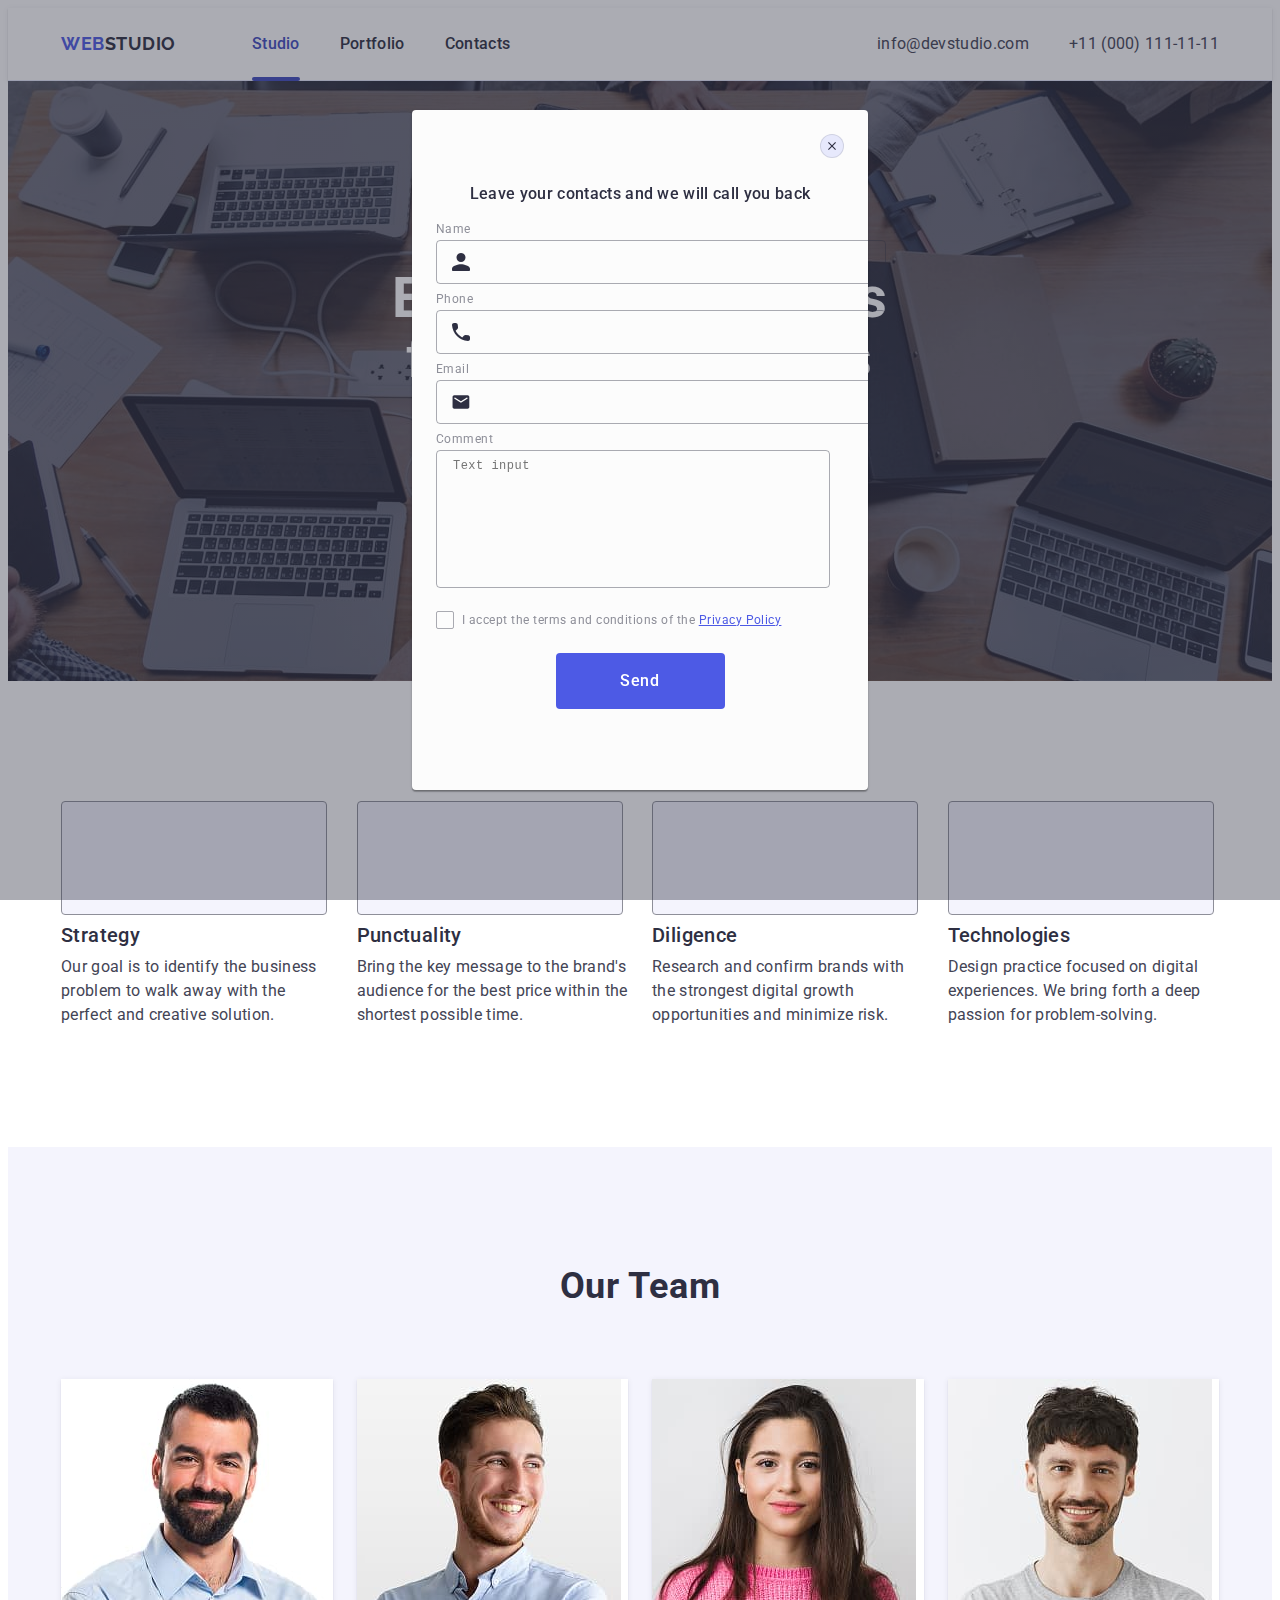
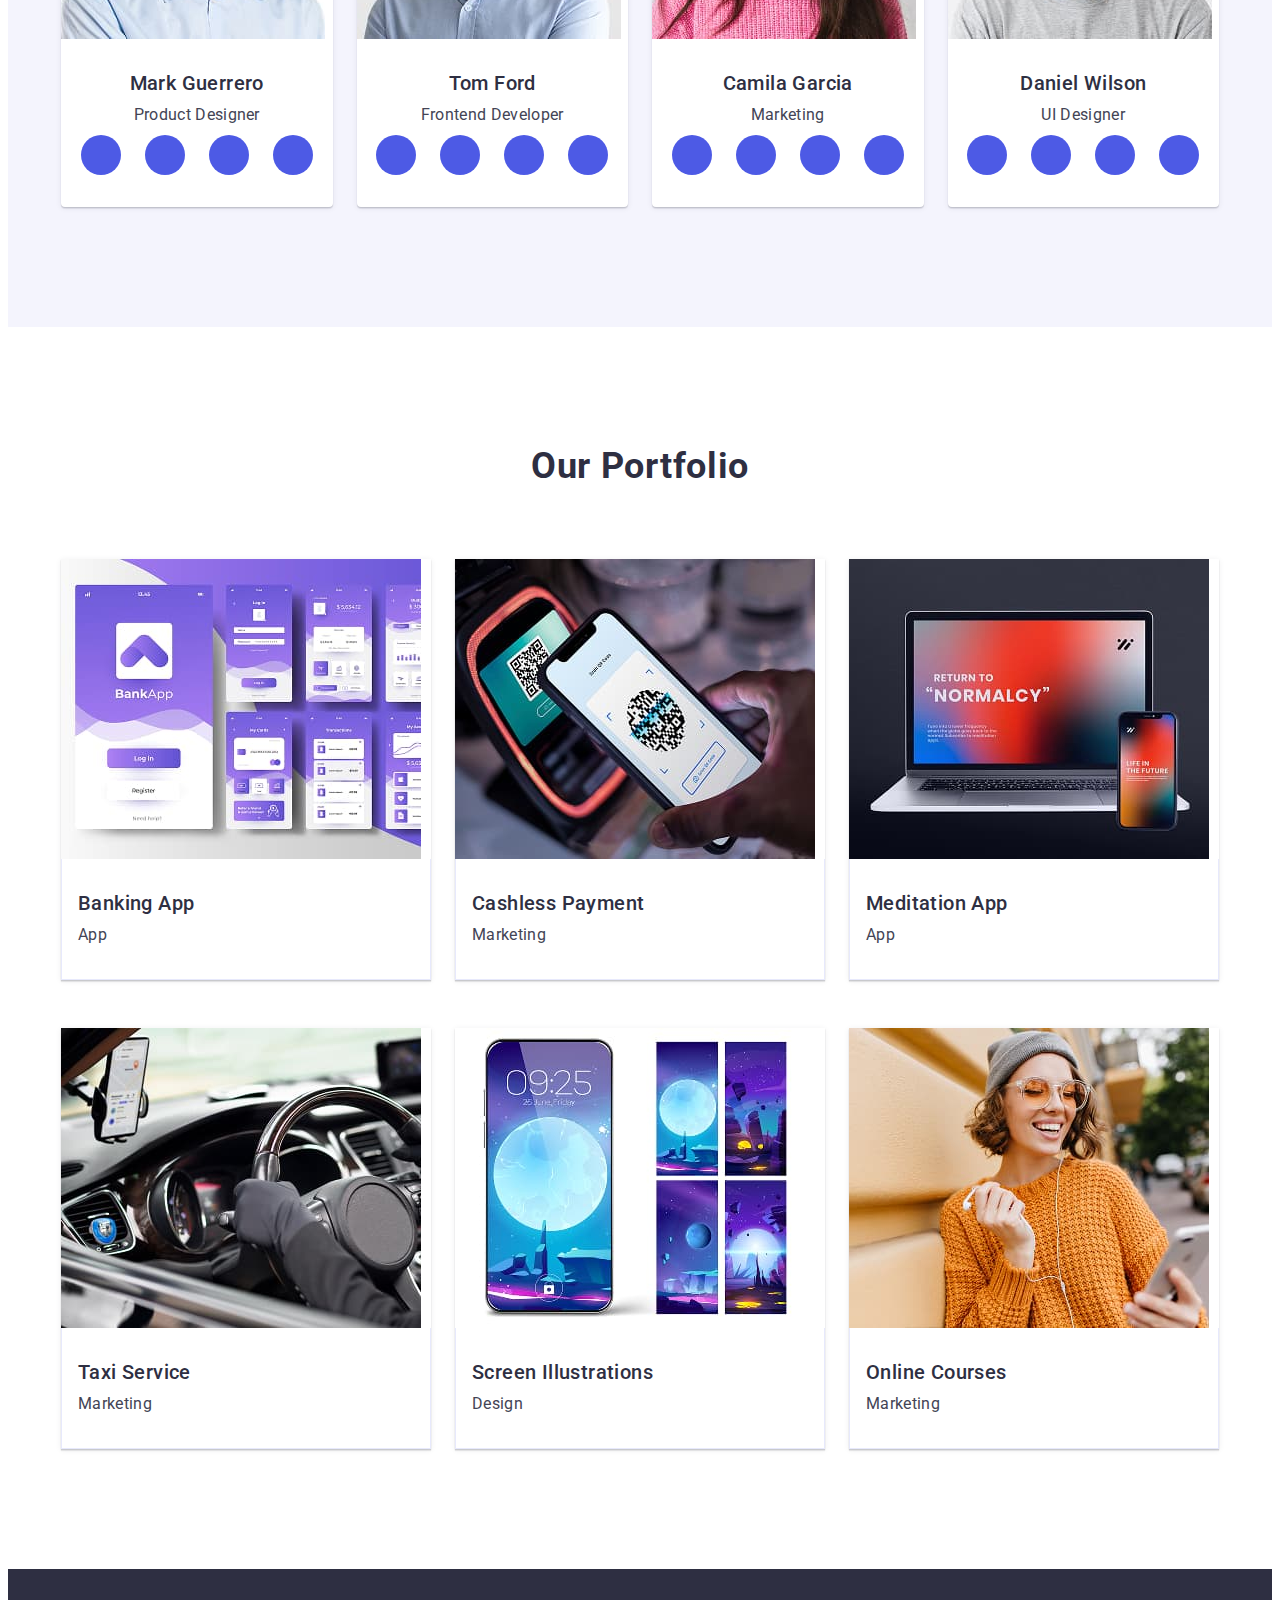
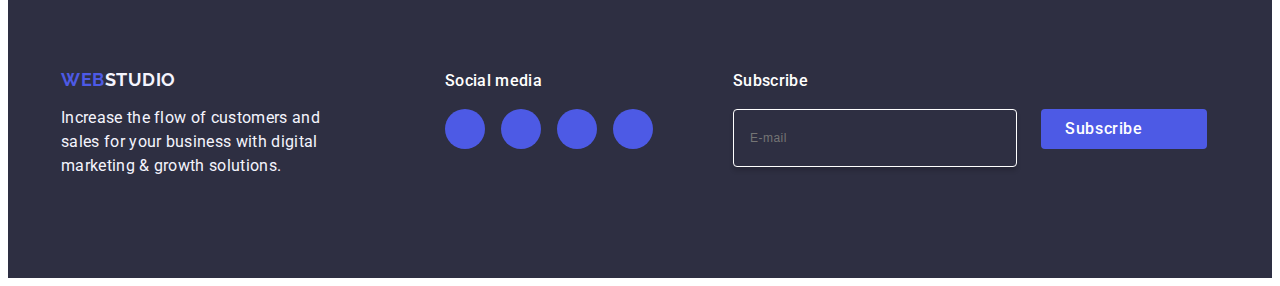
==== commit 806c7348: "hw5-margin-btn" ====
--- a/index.html
+++ b/index.html
@@ -5,8 +5,8 @@
     <meta charset="UTF-8">
     <meta name="viewport" content="width=device-width, initial-scale=1.0">
     <link rel="stylesheet" href="https://cdnjs.cloudflare.com/ajax/libs/modern-normalize/3.0.1/modern-normalize.min.css"
-        integrity="sha512-q6WgHqiHlKyOqslT/lgBgodhd03Wp4BEqKeW6nNtlOY4quzyG3VoQKFrieaCeSnuVseNKRGpGeDU3qPmabCANg=="
-        crossorigin="anonymous" referrerpolicy="no-referrer" />
+    integrity="sha512-q6WgHqiHlKyOqslT/lgBgodhd03Wp4BEqKeW6nNtlOY4quzyG3VoQKFrieaCeSnuVseNKRGpGeDU3qPmabCANg=="
+    crossorigin="anonymous" referrerpolicy="no-referrer" />
     <link rel="preconnect" href="https://fonts.googleapis.com">
     <link rel="preconnect" href="https://fonts.gstatic.com" crossorigin>
     <link href="https://fonts.googleapis.com/css2?family=Roboto:ital,wght@0,100..900;1,100..900&display=swap"
@@ -426,7 +426,7 @@
 
                     <button class="footer-btn" type="submit">Subscribe
                         <svg class="footer-btn-icon" width="24" height="24">
-                            <use href="./images/icons.svg#icon-icon-send" class="footer-btn-use"></use>
+                            <use href="./images/icons.svg#icon-send" class="footer-btn-use"></use>
                         </svg>
                     </button>
                 </form>
--- a/css/styles.css
+++ b/css/styles.css
@@ -584,11 +584,18 @@
     letter-spacing: 0.04em;
     text-align: center;
     color: #fff;   
+    transition: background-color 250ms cubic-bezier(0.4, 0, 0.2, 1);
+}
+
+.footer-btn:hover,
+.footer-btn:focus {
+    background-color: #404bbf;
 }
 
 .footer-btn-icon{
     margin-left: 16px;
     fill: #fff;
+    stroke: #fff; 
 }
 
 .footer-btn-use{
@@ -614,34 +621,23 @@
     height: 100%;
     background-color: rgba(46, 47, 66, 0.4);
     z-index: 9999999;
-    visibility: hidden;
-    opacity: 0;
-    pointer-events: none;    
+       
     transition: opacity 250ms cubic-bezier(0.4, 0, 0.2, 1), visibility 250ms cubic-bezier(0.4, 0, 0.2, 1);
 }
 
 
-/* .is-open{
-    visibility: visible;
-    opacity: 1;
-    pointer-events: auto;
-    transition: transform 250ms cubic-bezier(0.4, 0, 0.2, 1);
-} */
-
-
-.backdrop {
-    /* any styles */
+  .backdrop {
+    /* any styles
     opacity: 0;
     visibility: hidden;
     pointer-events: none;
   }
-
-  .backdrop.is-open {
+  .backdrop.is-open { */
     opacity: 1;
     visibility: visible;
     pointer-events: auto;
   }
-  
+
 .modal {
     border-radius: 4px;
     min-height: 584px;
@@ -655,7 +651,7 @@
     0px 1px 3px rgba(0, 0, 0, 0.12), 
     0px 2px 1px rgba(0, 0, 0, 0.2);
     transform: translate(-50%, -50%);
-    transition: opacity 250ms cubic-bezier(0.4, 0, 0.2, 1), visibility 250ms cubic-bezier(0.4, 0, 0.2, 1); 
+    transition: transform 250ms cubic-bezier(0.4, 0, 0.2, 1);
 }
 /* #region Batton */
 .close-btn {
@@ -864,7 +860,7 @@
     transition: background-color 250ms cubic-bezier(0.4, 0, 0.2, 1);
     min-width: 169px;
     height: 56px;
-    margin: 24px auto 24px;
+    margin: 24px auto 0px;
     font-weight: 500;
     font-size: 16px;
     line-height: 1.5;
